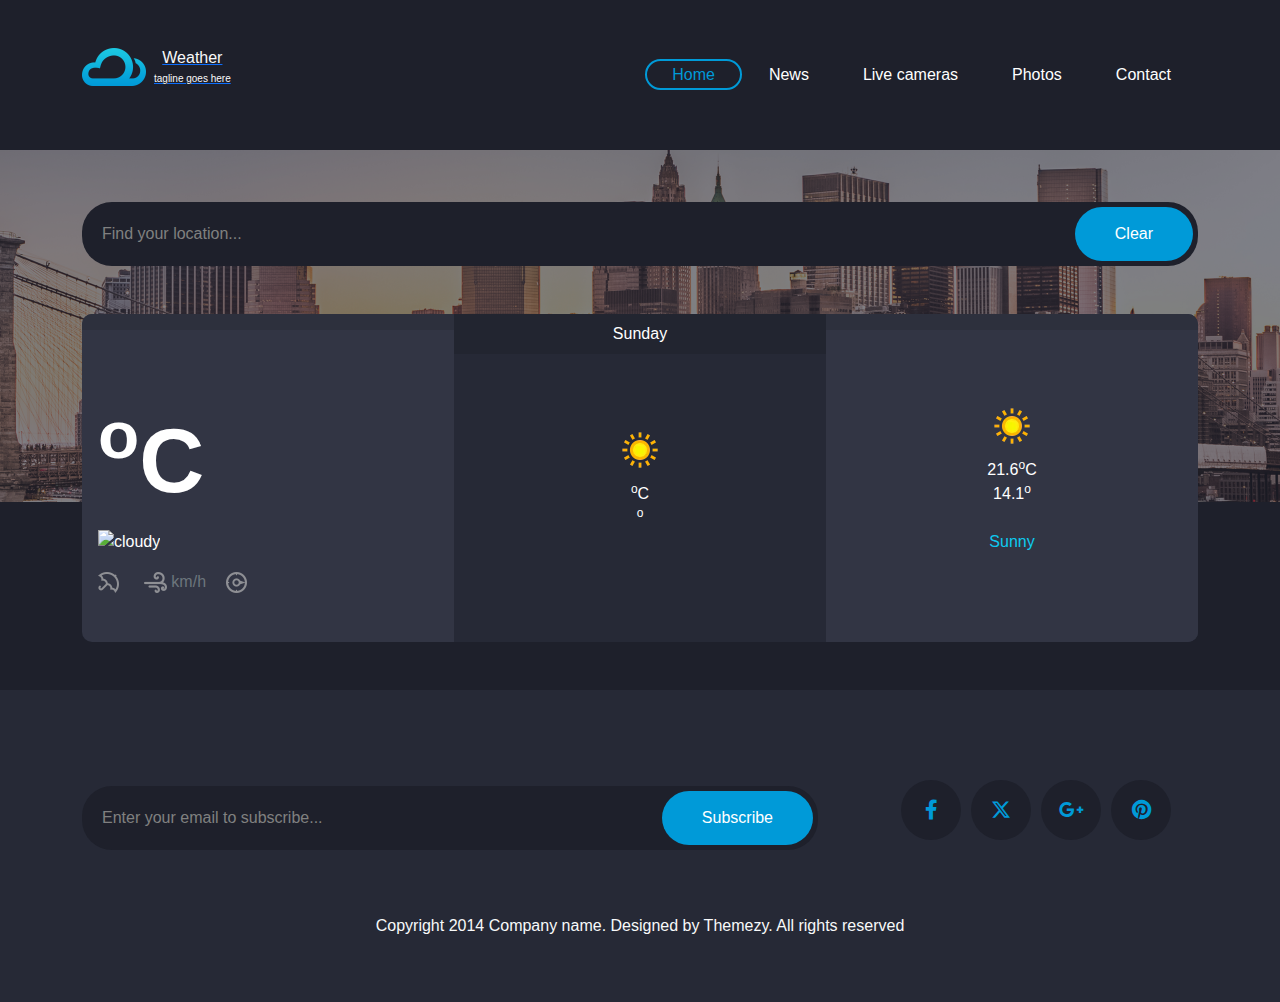
==== index.html @ 8eec371e "first commit" ====
<!DOCTYPE html>
<html lang="en">
<head>
  <meta charset="UTF-8">
  <meta name="viewport" content="width=device-width, initial-scale=1.0">
  <title>Weather</title>
  <!-- Start Google Fonts -->
<link href="https://fonts.googleapis.com/css2?family=Titillium+Web:ital,wght@0,200;0,300;0,400;0,600;0,700;0,900;1,200;1,300;1,400;1,600;1,700&display=swap" rel="stylesheet">
  <!-- Start FontAwesome -->
  <link rel="stylesheet" href="./css/all.min.css">
  <!-- Start BootStrap  -->
  <link rel="stylesheet" href="./css/bootstrap.min.css">
  <!-- Start Main Stylesheet  -->
  <link rel="stylesheet" href="./css/mainStyle.css">
</head>
<body>
  
  <nav class="navbar navbar-expand-lg py-5">
    <div class="container d-flex align-items-center justify-content-between">
      <a href="./index.html">
        <div class="d-flex align-items-start">
          <img class="pe-2" src="./imges/logo.png" alt="weather logo">
          <div class="text-light text-center">
            <h1 class="mb-1">Weather</h1>
            <p class="headP">tagline goes here</p>
          </div>
        </div>
      </a>
      <button class="navbar-toggler" type="button" data-bs-toggle="collapse" data-bs-target="#navbarSupportedContent" aria-controls="navbarSupportedContent" aria-expanded="false" aria-label="Toggle navigation">
        <span><i class="fa fa-bars"></i></span>
      </button>
      <div class="collapse navbar-collapse justify-content-end" id="navbarSupportedContent">
        <ul class="navbar-nav list-unstyled d-flex text-center">
          <li class="px-2 nav-item p-4 p-lg-0"><a href="#" class="text-decoration-none current">Home</a></li>
          <li class="px-2 nav-item p-4 p-lg-0"><a href="#" class="text-decoration-none">News</a></li>
          <li class="px-2 nav-item p-4 p-lg-0"><a href="#" class="text-decoration-none">Live cameras</a></li>
          <li class="px-2 nav-item p-4 p-lg-0"><a href="#" class="text-decoration-none">Photos</a></li>
          <li class="px-2 nav-item p-4 p-lg-0"><a href="./contact.html" class="text-decoration-none">Contact</a></li>
        </ul>
      </div>
    </div>
  </nav>
  <main class="index">
    <div class="container pt-1 pb-5">
      <form class="position-relative my-5">
        <input id="searchInput" list="countriesNameInOptions" placeholder="Find your location..." type="search">
        <datalist id="countriesNameInOptions">
        </datalist>
        <input id="clearInputs" type="button" value="Clear">
      </form>
      <div>
        <div class="row text-white g-0">
          <div class="text-center text-lg-start col-md-12 col-lg-4 border-radiousTop border-radiousbottom firstSectionBottomBg">
          <div class="border-radiousTop d-flex justify-content-between firstSectionTopBg py-2 px-2">
            <p id="toDayIsDateName" class="m-0"></p>
            <p id="toDayisDateNumber" class="m-0"></p>
          </div>
          <div class="pt-5 px-3 border-radiousbottom">
            <p id="countryName"></p>
            <div class="justify-content-between align-items-center">
              <p id="currentTemp" class="temp-fs mb-0"><sup>o</sup>C</p>
              <img id="currentTempImage" alt="cloudy">
            </div>
            <p id="currentTempStatus" class="text-info"></p>
            <div class="text-secondary">
              <img src="./imges/icon-umberella.png" alt="umberlla">
              <p id="currentRainForcast" class="d-inline-block pe-3"><span></span></p>
              <img src="./imges/icon-wind.png" alt="wind">
              <p id="currentWindSpeed" class="d-inline-block pe-3"><span>km/h</span></p>
              <img src="./imges/icon-compass.png" alt="compass">
              <p id="currentWindCompass" class="d-inline-block pe-3"></p>
            </div>
          </div>
          </div>
          <div class="text-center col-md-12 col-lg-4 secondSectionBottomBg">
            <p id="secondDayName" class="m-0 py-2 px-2 text-center secondSectionTopBg">Sunday</p>
            <div class="text-center py-5 secondSectionBottomBg">
              <div class="pt-3">
                <img id="secondDayStatusImage" src="./imges/113.png" alt="sun">
              </div>
              <div id="maxForSecondDay">
                <sup>o</sup>C
              </div>
              <div id="minForSecondDay"><sup>o</sup></div>
              <p id="statusSecondDay" class="py-4 text-info"></p>
            </div>
          </div>
          <div class="text-center col-md-12 col-lg-4 border-radiousbBottomright border-radiousTopright thirdSectionBottomBg">
            <p class="m-0 border-radiousTopright py-2 px-2 text-center thirdSectionTopBg" id="thirdDayNAme"></p>
            <div class="text-center py-5 thirdSectionBottomBg border-radiousbBottomright">
              <div class="pt-3">
                <img id="thirdDayImage" src="./imges/113.png" alt="sun">
              </div>
              <div id="ThirdDayForcatMax">
                21.6<sup>o</sup>C
              </div>
              <div id="ThirdDayForcastMin">14.1<sup>o</sup></div>
              <p id="thirdDayText" class="py-4 text-info">Sunny</p>
            </div>
          </div>
        </div>
      </div>
    </div>
  </main>
<footer>
  <div class="container py-5">
    <div class="row justify-content-between align-items-center">
      <div class="col-12 text-center col-lg-8 ">
        <form class="position-relative  my-5">
          <input placeholder="Enter your email to subscribe..." type="text">
          <input type="button" value="Subscribe">
        </form>
      </div>
      <div class="col-12 col-lg-4 socialIcons">
        <ul class="d-flex justify-content-center">
          <li><a class="text-decoration-none" href="#"><i class="fa-brands fa-facebook-f"></i></a></li>
          <li><a class="text-decoration-none" href="#"><i class="fa-brands fa-x-twitter"></i></a></li>
          <li><a class="text-decoration-none" href="#"><i class="fa-brands fa-google-plus-g"></i></a></li>
          <li><a class="text-decoration-none" href="#"><i class="fa-brands fa-pinterest"></i></a></li>
        </ul>
      </div>
    </div>
    <p class="text-light text-center pt-3">Copyright 2014 Company name. Designed by Themezy. All rights reserved</p>
  </div>
</footer>
  <!-- start BootStrap js  -->
  <script src="./js/bootstrap.bundle.min.js"></script>
  <!-- Start Main js sheet -->
  <script src="./js/main.js"></script>
</body>
</html>
---- css/mainStyle.css ----
/* Fonts Google */
@import url('https://fonts.googleapis.com/css2?family=Open+Sans:wght@300;400;500;600;700;800&family=Roboto:wght@100;300;400;500;700;900&display=swap');


/* Start Global */
body {
  font-family: Helvetica, 'Roboto','Open Sans', sans-serif;

}

:root {
  --mainColor :#1E202B;
  --secColor:#323544;
}
h1 {
  font-size: 16px;
}
.headP {
  font-size: 10px;
}
/* Start navbBar */
nav {
  background-color: var(--mainColor);
}
nav ul li a {
  padding: 5px 25px;
    border: 2px solid transparent;
    border-radius: 30px;
    color: white;
    -webkit-transition: 0.3s ease;
    transition: 0.3s ease;
    font-weight: 400;
}

nav ul li a.current {
    color: #009ad8;
}
@media screen and (min-width: 992px) {
  nav ul li a.current {
    border-color: #009ad8;
      color: #009ad8;
  }
  nav ul li a:hover {
    border-color: #009ad8;
    color: #009ad8;
  }
}
@media screen and (max-width:991px) {
  .navbar ul {
    background-color: var(--secColor);
    border-radius: 30px;
    margin-top: 15px;
  }
  .navbar ul li:not(:last-child) {
    border-bottom: #828aa369 1px solid;
  }
}

/* End navBar */

/* Start Main */
main.index {
  background-color: var(--mainColor);
  background-image: url("../imges/1.png");
  background-repeat: no-repeat;
  background-position: top;
}

  input[type="search"] {
  width: 100%;
  padding: 20px 50px 20px 20px;
  background: #1e202b;
  color: white;
  border-radius: 30px ;
  outline: none;
  border: none;
}
  input[type="text"] {
  width: 100%;
  padding: 20px 50px 20px 20px;
  background: #1e202b;
  color: white;
  border-radius: 30px ;
  outline: none;
  border: none;
}

  input[type="button"] {
  position: absolute;
  top: 5px;
  right: 5px;
  bottom: 5px;
  padding: 0 40px;
  border: none;
    background: #009ad8;
    border-radius: 30px;
    color: white;
}

.temp-fs {
  font-size: 90px;
  font-weight: 700;
  margin-right: 30px;
}

.firstSectionTopBg{
background-color: #2D303D;
}
.firstSectionBottomBg{
  background-color: #323544;

}
.secondSectionTopBg{
  background-color:#222530 ;

}
.secondSectionBottomBg{
  background-color: #262936;

}
.thirdSectionTopBg{
  background-color: #2D303D;

}
.thirdSectionBottomBg{
  background-color: #323544;

}

.border-radiousTop {
  border-top-left-radius: 10px;
}
.border-radiousTopright {
  border-top-right-radius: 10px;
}
.border-radiousbottom {
  border-bottom-left-radius: 10px;
}
.border-radiousbBottomright {
  border-bottom-right-radius: 10px;
}

footer {
  background-color: #262936;


}
.socialIcons ul li {
  display: inline-block;

  margin: 0 5px;
  cursor: pointer;
}
.socialIcons ul li a {
  background: #1e202b;
  border-radius: 50%;
  display: flex;
  justify-content: center;
  align-items: center;
  width: 40px;
  height: 40px;
  color: #009ad8;
  -webkit-transition: 0.3s ease;
  transition: 0.3s ease;
  font-size: 20px;
  padding: 30px 30px;
}

.socialIcons ul li:hover a {
  background: #009ad8;
  color: white;
}

/* Start Contact */

main.contact {
  background-color: var(--mainColor);
}

.Breadcrumb {
  background-color: var(--secColor);
  font-size: 13px;
}

a.homeAnchor  {
  color :#BFC1C8;
  text-decoration: none;
  padding: 0;
}

.homeAnchor:hover {
  text-decoration: underline !important;
}

.iframeTag {
  height: 220px;
}

.contact-form .text-area {
  min-height: 150px;
}

::placeholder {
  color: gray !important;
}
.contact-form input:focus {
  background-color: transparent;
  box-shadow: none;
  border-color: #009ad8;
  caret-color: white;
}
.contact-form input:hover {
  border-color: #009ad8;
}
.contact-form input {
  border: 2px solid #393c48;
}
.contact-form textarea:focus {
  background-color: transparent;
  box-shadow: none;
  border-color: #009ad8;
  caret-color: white;
}
.contact-form textarea:hover {
  border-color: #009ad8;
}
.contact-form textarea {
  background-color: transparent;
  border: 2px solid #393c48;
}

.secondSectionBottomBg img {
  vertical-align: middle;
}


.navbar-toggler {
  background: none;
    border: 2px solid transparent;
    color: white;
    border-radius: 40px;
    padding: 20px;
    -webkit-transition: 0.3s ease;
    transition: 0.3s ease;
    display: inline-block;
    outline: none;
}
.navbar-toggler:hover {
  border-color: #009ad8;
  color: #009ad8;
} 
.navbar-toggler:focus {
  text-decoration: none;
  outline: 0;
  box-shadow: none;
}
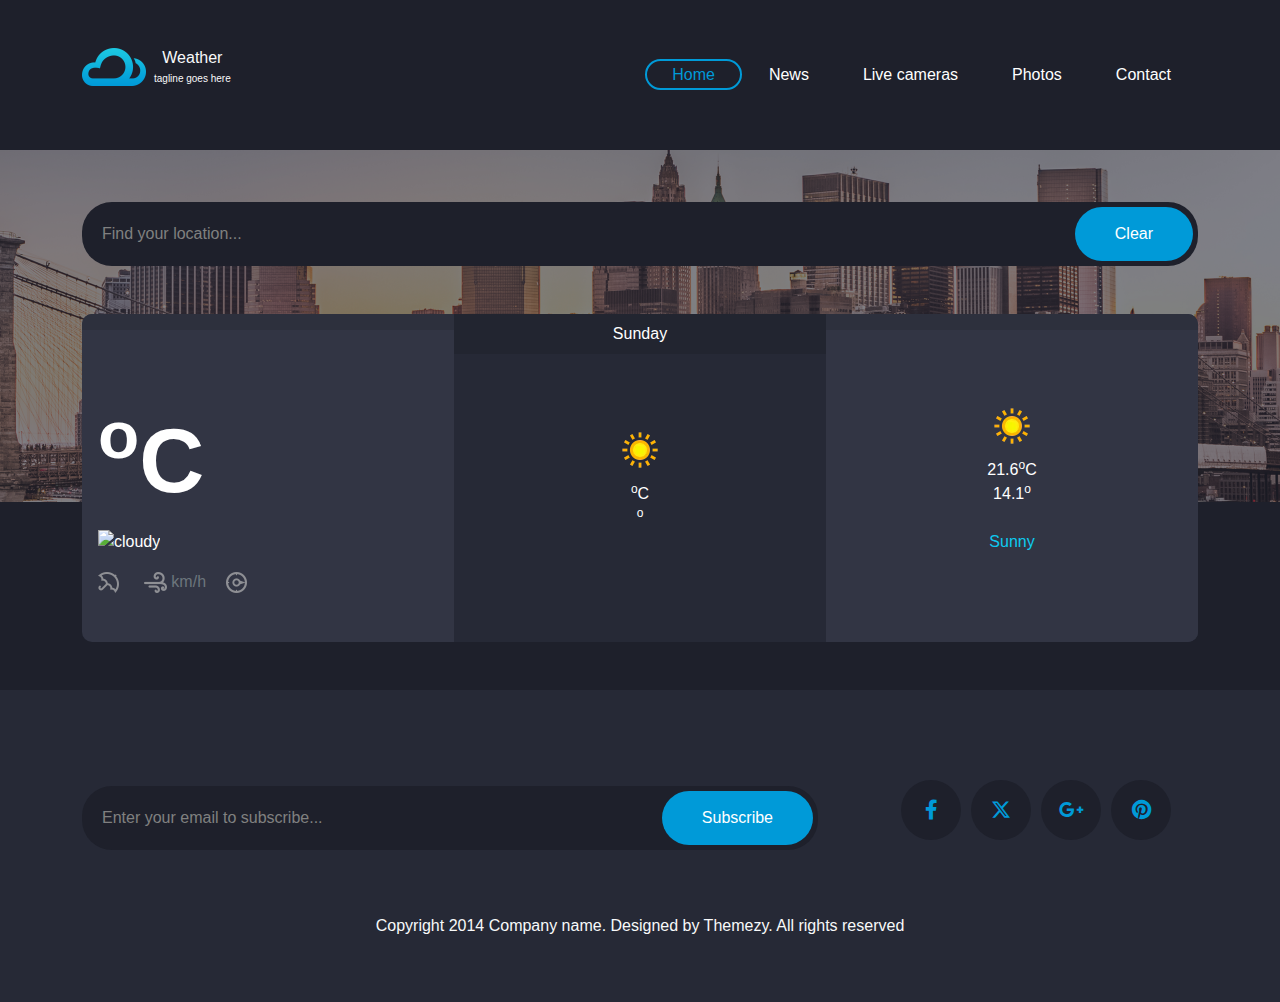
==== commit 7c3e5e09: "add nav link" ====
--- a/index.html
+++ b/index.html
@@ -17,7 +17,7 @@
   
   <nav class="navbar navbar-expand-lg py-5">
     <div class="container d-flex align-items-center justify-content-between">
-      <a href="./index.html">
+      <a href="./index.html" class="text-decoration-none">
         <div class="d-flex align-items-start">
           <img class="pe-2" src="./imges/logo.png" alt="weather logo">
           <div class="text-light text-center">
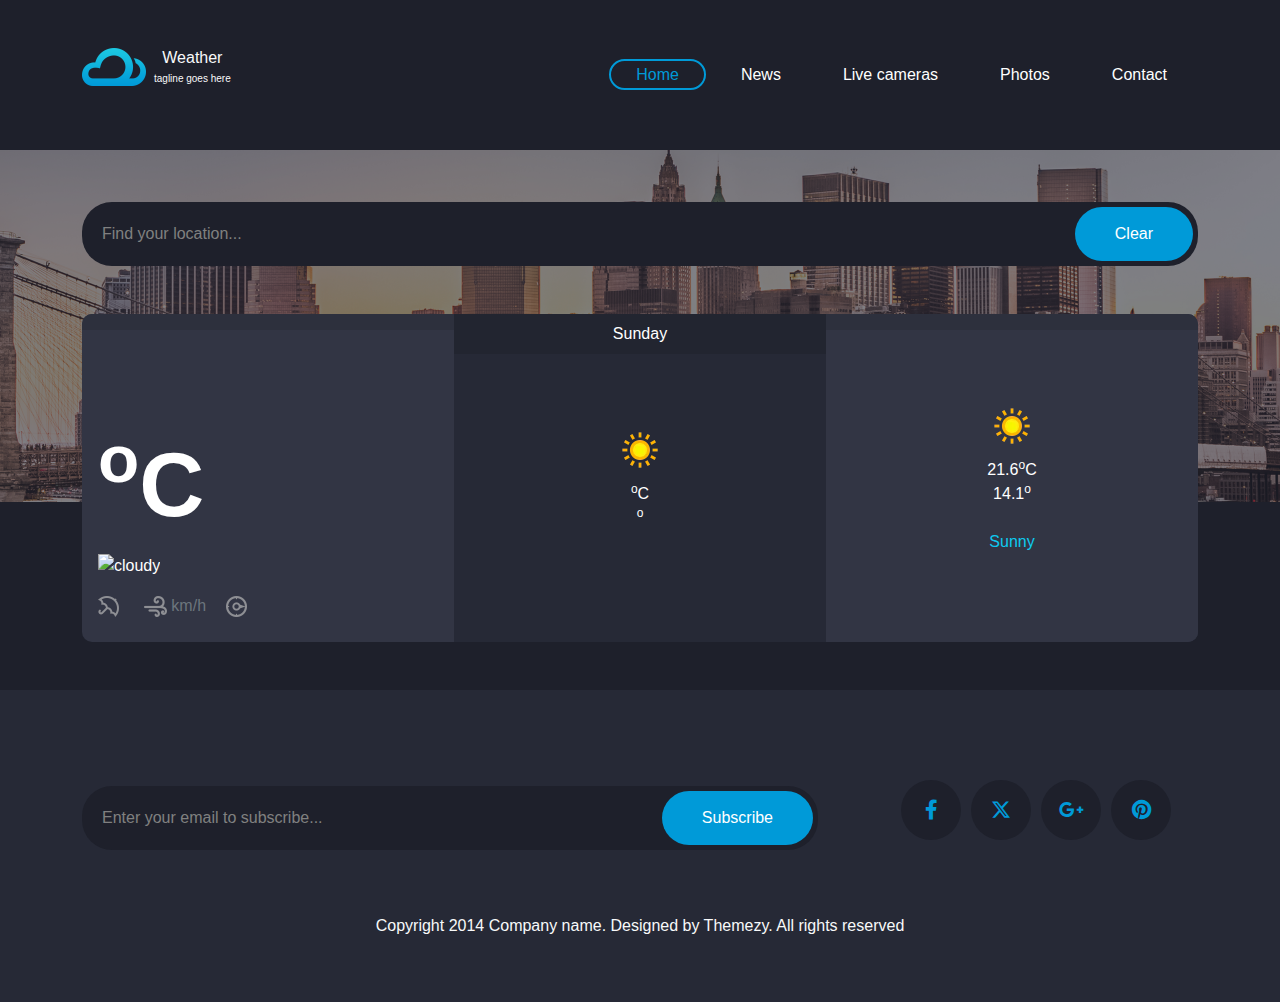
==== commit 7ee3037f: "last edit v1" ====
--- a/index.html
+++ b/index.html
@@ -31,11 +31,11 @@
       </button>
       <div class="collapse navbar-collapse justify-content-end" id="navbarSupportedContent">
         <ul class="navbar-nav list-unstyled d-flex text-center">
-          <li class="px-2 nav-item p-4 p-lg-0"><a href="#" class="text-decoration-none current">Home</a></li>
-          <li class="px-2 nav-item p-4 p-lg-0"><a href="#" class="text-decoration-none">News</a></li>
-          <li class="px-2 nav-item p-4 p-lg-0"><a href="#" class="text-decoration-none">Live cameras</a></li>
-          <li class="px-2 nav-item p-4 p-lg-0"><a href="#" class="text-decoration-none">Photos</a></li>
-          <li class="px-2 nav-item p-4 p-lg-0"><a href="./contact.html" class="text-decoration-none">Contact</a></li>
+          <li class="px-2 mx-lg-1 nav-item p-4 p-lg-0"><a href="#" class="text-decoration-none current">Home</a></li>
+          <li class="px-2 mx-lg-1 nav-item p-4 p-lg-0"><a href="#" class="text-decoration-none">News</a></li>
+          <li class="px-2 mx-lg-1 nav-item p-4 p-lg-0"><a href="#" class="text-decoration-none">Live cameras</a></li>
+          <li class="px-2 mx-lg-1 nav-item p-4 p-lg-0"><a href="#" class="text-decoration-none">Photos</a></li>
+          <li class="px-2 mx-lg-1 nav-item p-4 p-lg-0"><a href="./contact.html" class="text-decoration-none">Contact</a></li>
         </ul>
       </div>
     </div>
@@ -57,6 +57,7 @@
           </div>
           <div class="pt-5 px-3 border-radiousbottom">
             <p id="countryName"></p>
+            <img id="countryFlag" src="" alt="">
             <div class="justify-content-between align-items-center">
               <p id="currentTemp" class="temp-fs mb-0"><sup>o</sup>C</p>
               <img id="currentTempImage" alt="cloudy">
